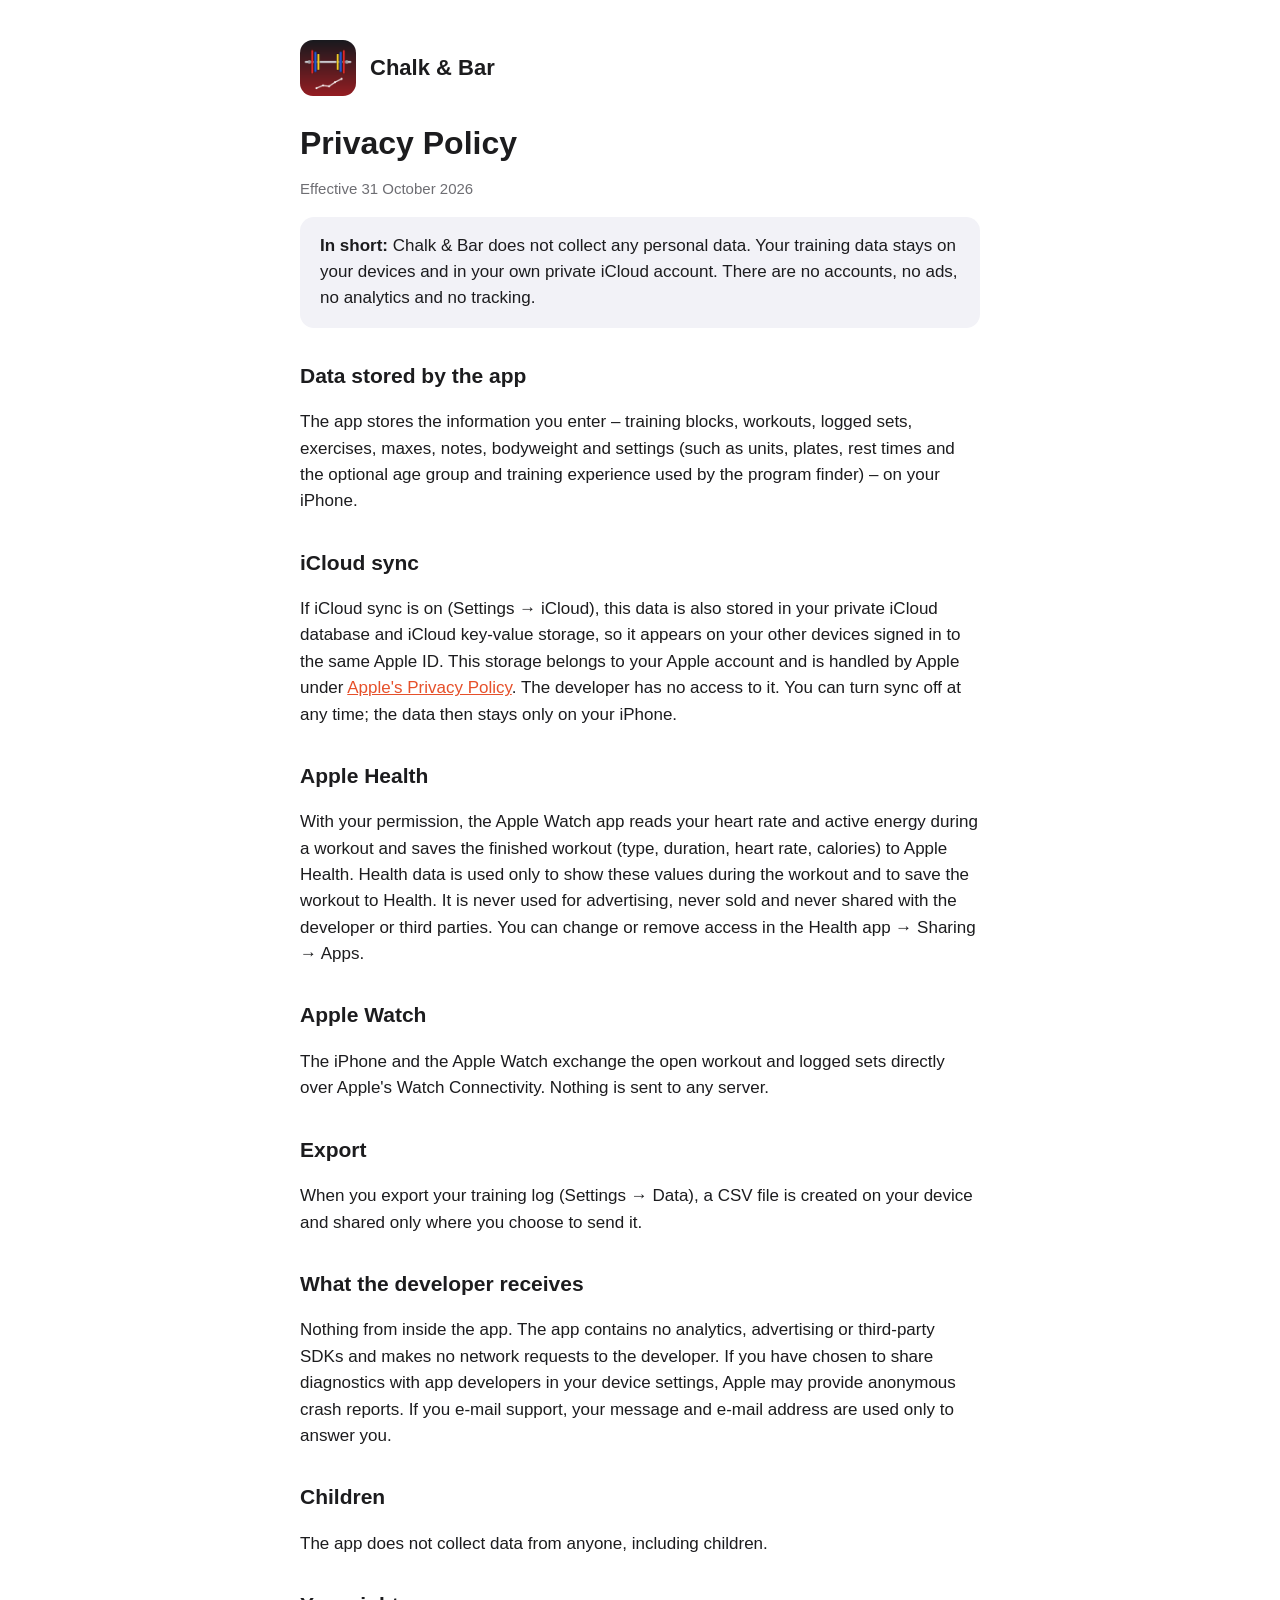
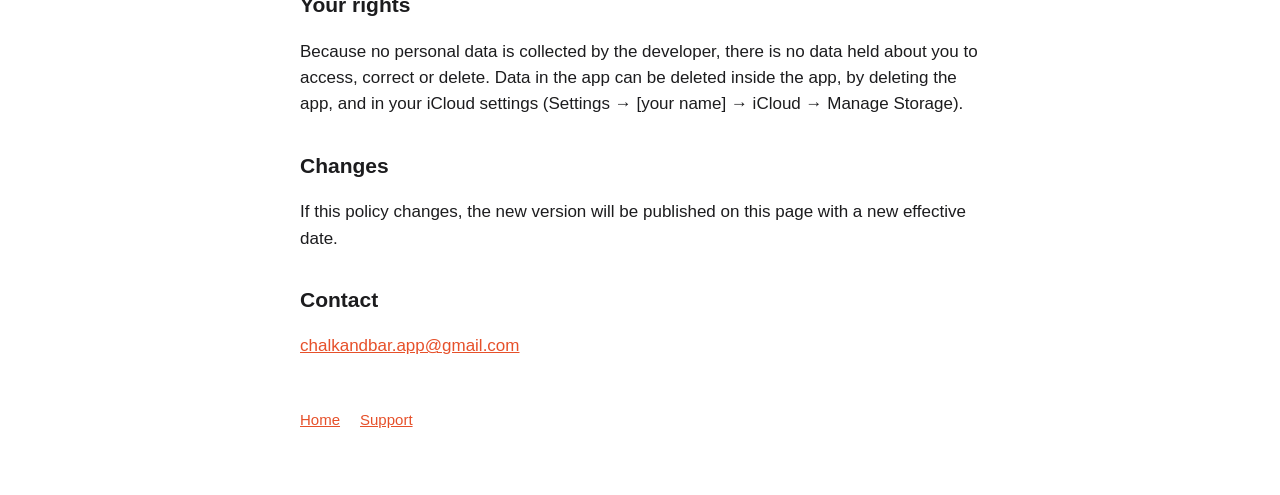
==== privacy.html @ 857f0b03 "Add files via upload" ====
<!doctype html>
<html lang="en">
<head>
<meta charset="utf-8">
<meta name="viewport" content="width=device-width, initial-scale=1">
<title>Privacy Policy – Chalk &amp; Bar</title>
<link rel="stylesheet" href="style.css">
</head>
<body>
<main>
<header><img src="icon.png" alt="Chalk &amp; Bar icon"><a href="index.html">Chalk &amp; Bar</a></header>
<h1>Privacy Policy</h1>
<p class="muted">Effective 31 October 2026</p>

<div class="card"><strong>In short:</strong> Chalk &amp; Bar does not collect any personal data. Your training data stays on your devices and in your own private iCloud account. There are no accounts, no ads, no analytics and no tracking.</div>

<h2>Data stored by the app</h2>
<p>The app stores the information you enter – training blocks, workouts, logged sets, exercises, maxes, notes, bodyweight and settings (such as units, plates, rest times and the optional age group and training experience used by the program finder) – on your iPhone.</p>

<h2>iCloud sync</h2>
<p>If iCloud sync is on (Settings → iCloud), this data is also stored in your private iCloud database and iCloud key-value storage, so it appears on your other devices signed in to the same Apple ID. This storage belongs to your Apple account and is handled by Apple under <a href="https://www.apple.com/legal/privacy/">Apple's Privacy Policy</a>. The developer has no access to it. You can turn sync off at any time; the data then stays only on your iPhone.</p>

<h2>Apple Health</h2>
<p>With your permission, the Apple Watch app reads your heart rate and active energy during a workout and saves the finished workout (type, duration, heart rate, calories) to Apple Health. Health data is used only to show these values during the workout and to save the workout to Health. It is never used for advertising, never sold and never shared with the developer or third parties. You can change or remove access in the Health app → Sharing → Apps.</p>

<h2>Apple Watch</h2>
<p>The iPhone and the Apple Watch exchange the open workout and logged sets directly over Apple's Watch Connectivity. Nothing is sent to any server.</p>

<h2>Export</h2>
<p>When you export your training log (Settings → Data), a CSV file is created on your device and shared only where you choose to send it.</p>

<h2>What the developer receives</h2>
<p>Nothing from inside the app. The app contains no analytics, advertising or third-party SDKs and makes no network requests to the developer. If you have chosen to share diagnostics with app developers in your device settings, Apple may provide anonymous crash reports. If you e-mail support, your message and e-mail address are used only to answer you.</p>

<h2>Children</h2>
<p>The app does not collect data from anyone, including children.</p>

<h2>Your rights</h2>
<p>Because no personal data is collected by the developer, there is no data held about you to access, correct or delete. Data in the app can be deleted inside the app, by deleting the app, and in your iCloud settings (Settings → [your name] → iCloud → Manage Storage).</p>

<h2>Changes</h2>
<p>If this policy changes, the new version will be published on this page with a new effective date.</p>

<h2>Contact</h2>
<p><a href="mailto:chalkandbar.app@gmail.com">chalkandbar.app@gmail.com</a></p>

<nav><a href="index.html">Home</a><a href="support.html">Support</a></nav>
</main>
</body>
</html>
---- style.css ----
:root { --bg: #ffffff; --fg: #1c1c1e; --muted: #6e6e73; --accent: #e6502a; --card: #f2f2f7; }
@media (prefers-color-scheme: dark) {
  :root { --bg: #000000; --fg: #f5f5f7; --muted: #a1a1a6; --accent: #ff6a3d; --card: #1c1c1e; }
}
* { box-sizing: border-box; }
body { margin: 0; background: var(--bg); color: var(--fg);
       font: 17px/1.55 -apple-system, BlinkMacSystemFont, "Segoe UI", Roboto, Helvetica, Arial, sans-serif; }
main { max-width: 720px; margin: 0 auto; padding: 40px 20px 64px; }
header { display: flex; align-items: center; gap: 14px; margin-bottom: 28px; }
header img { width: 56px; height: 56px; border-radius: 13px; }
header a { color: var(--fg); text-decoration: none; font-weight: 700; font-size: 22px; }
h1 { font-size: 32px; line-height: 1.2; margin: 0 0 8px; }
h2 { font-size: 21px; margin: 32px 0 8px; }
p, li { color: var(--fg); }
.muted { color: var(--muted); font-size: 15px; }
a { color: var(--accent); }
.card { background: var(--card); border-radius: 14px; padding: 16px 20px; margin: 16px 0; }
nav { margin-top: 48px; display: flex; gap: 20px; font-size: 15px; }
ul { padding-left: 22px; }
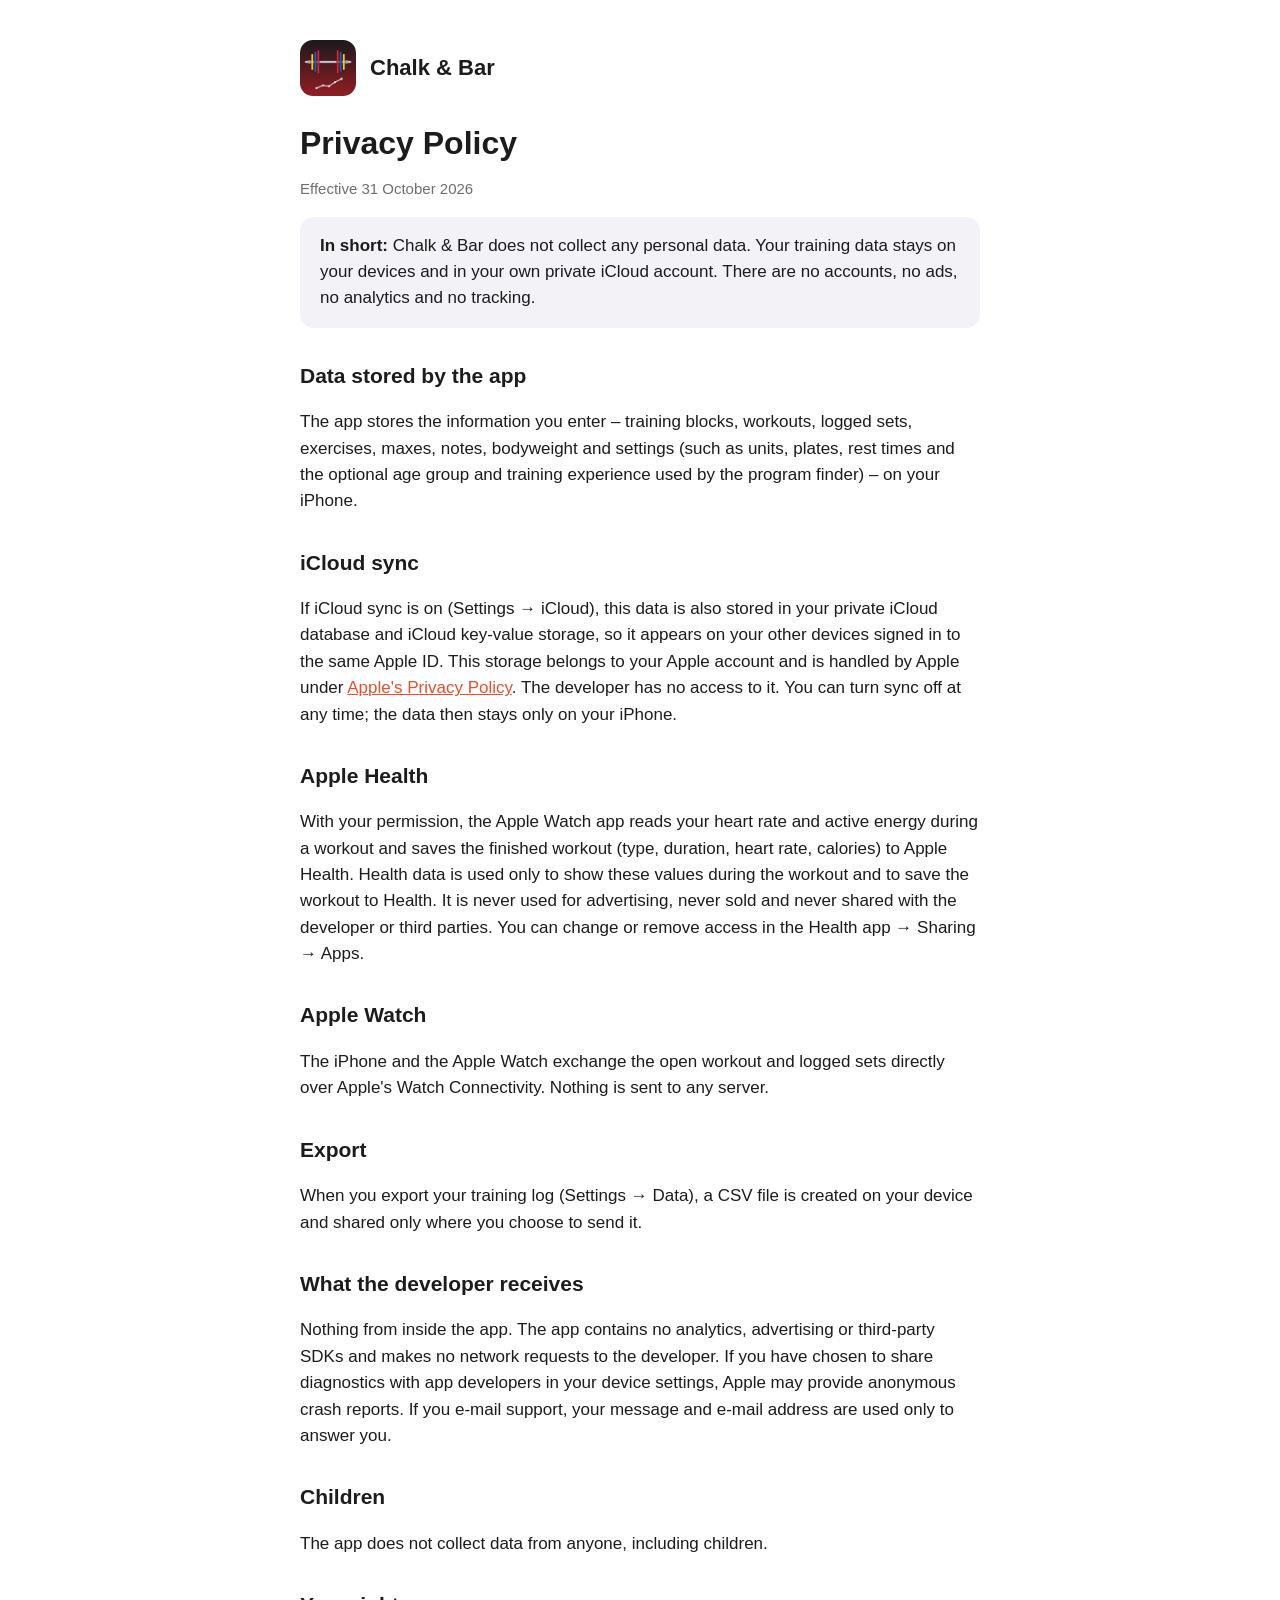
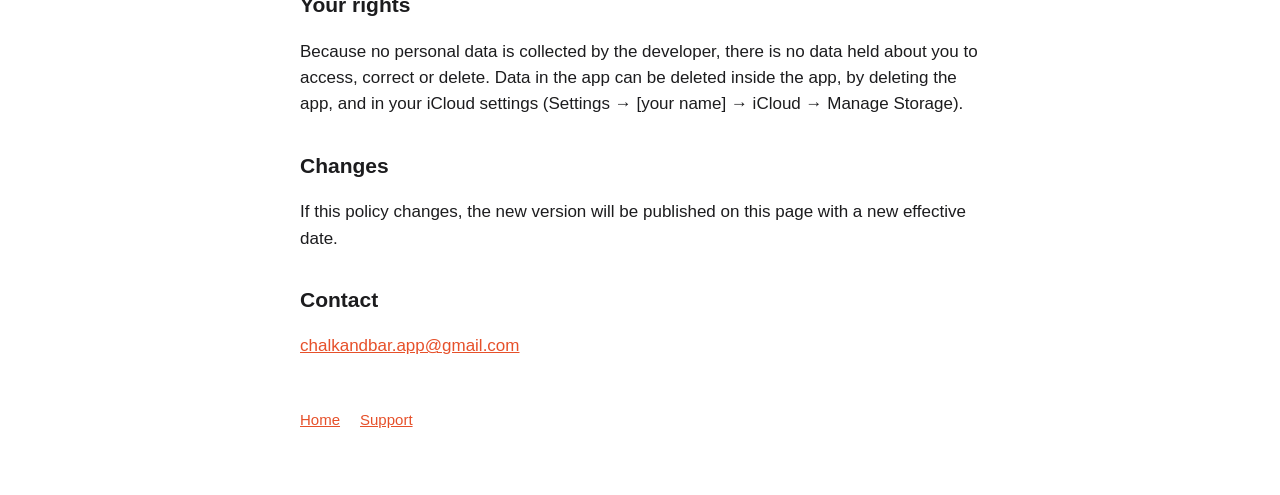
==== commit 784ed882: "Link published" ====
--- a/privacy.html
+++ b/privacy.html
@@ -4,6 +4,7 @@
 <meta charset="utf-8">
 <meta name="viewport" content="width=device-width, initial-scale=1">
 <title>Privacy Policy – Chalk &amp; Bar</title>
+<meta name="apple-itunes-app" content="app-id=6827046002">
 <link rel="stylesheet" href="style.css">
 </head>
 <body>
--- a/style.css
+++ b/style.css
@@ -17,3 +17,6 @@
 .card { background: var(--card); border-radius: 14px; padding: 16px 20px; margin: 16px 0; }
 nav { margin-top: 48px; display: flex; gap: 20px; font-size: 15px; }
 ul { padding-left: 22px; }
+.store { display: inline-block; background: var(--fg); color: var(--bg); text-decoration: none;
+         font-weight: 600; padding: 12px 22px; border-radius: 12px; margin-top: 4px; }
+.store:hover { opacity: 0.85; }
